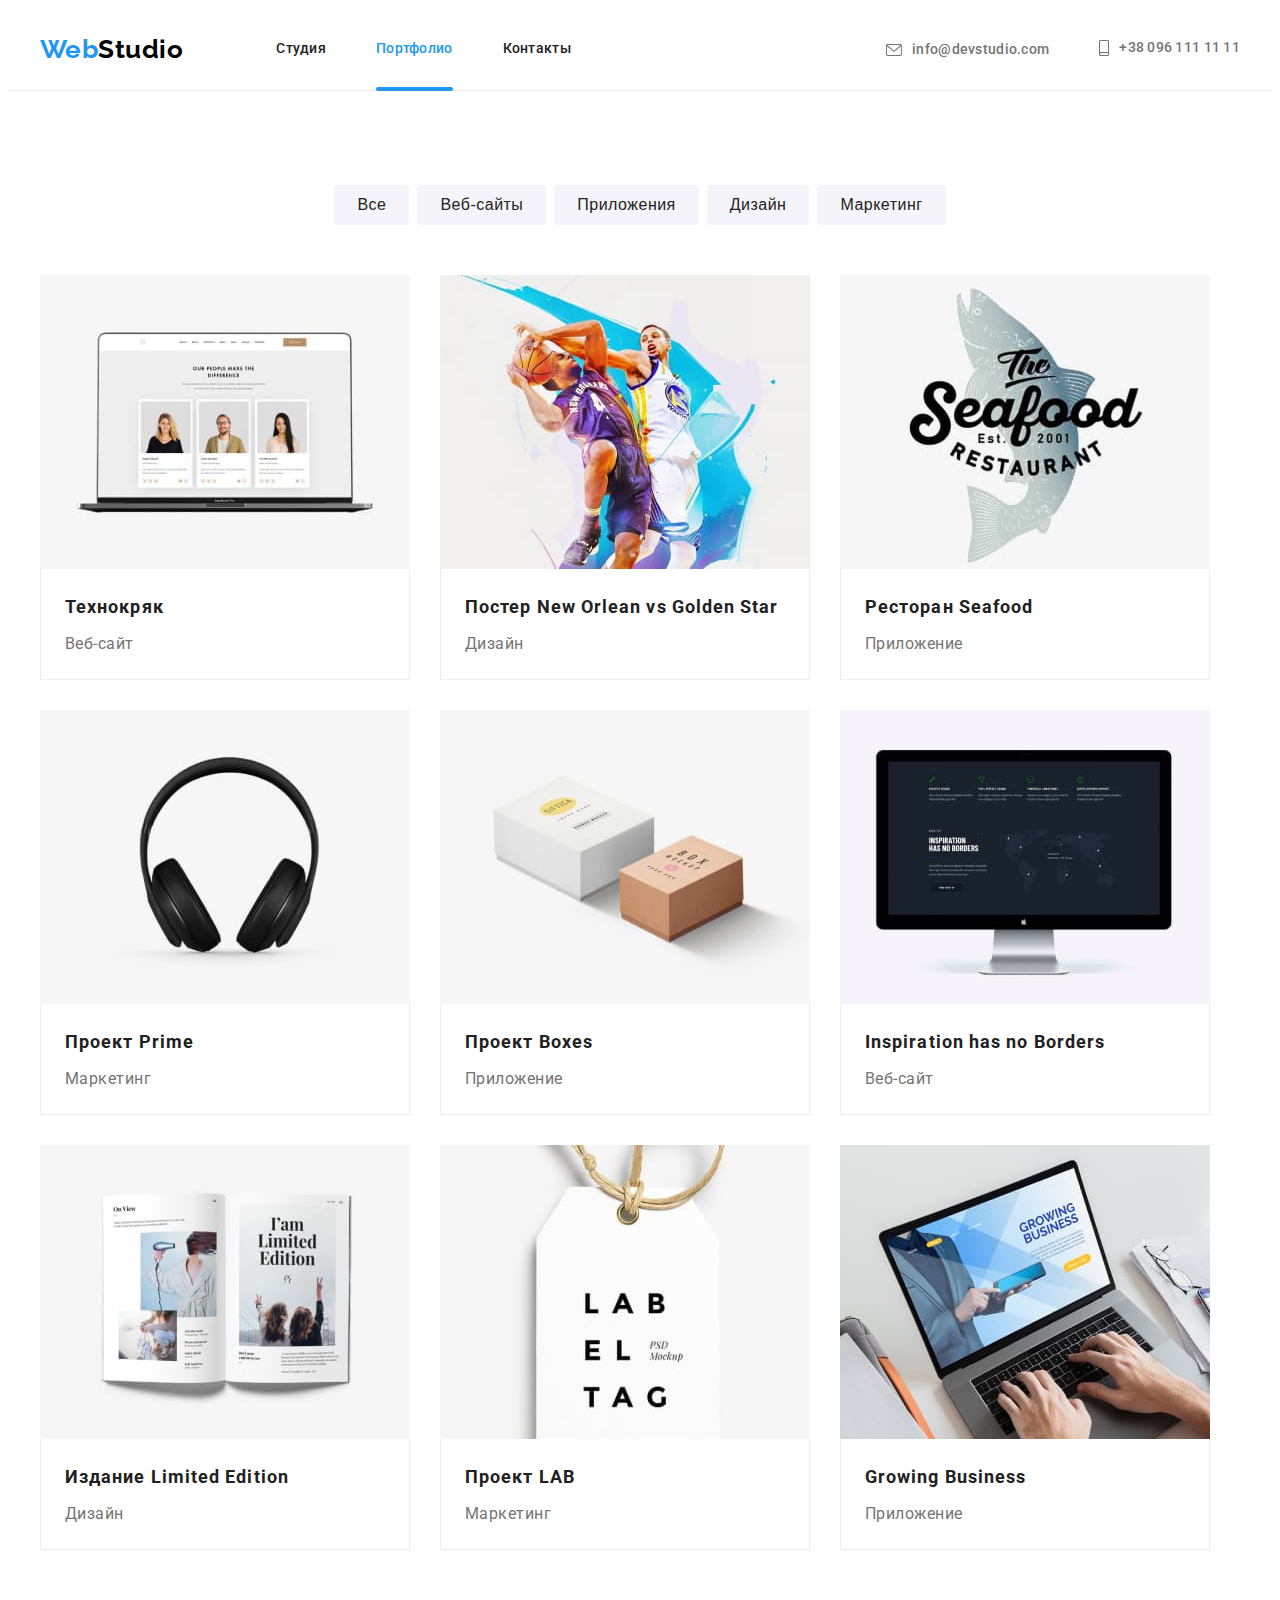
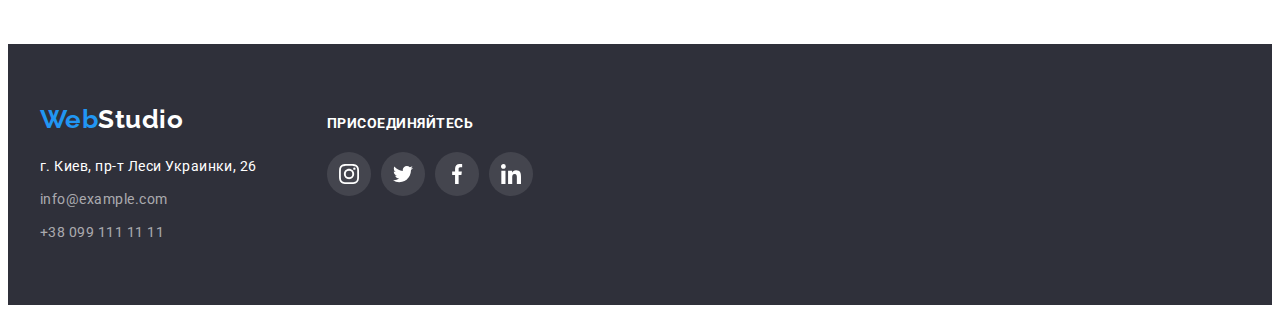
==== portfolio.html @ fd13640e "add modul-5" ====
<!DOCTYPE html>
<html lang="ru">
  <head>
    <meta charset="UTF-8" />
    <meta http-equiv="X-UA-Compatible" content="IE=edge" />
    <meta name="viewport" content="width=device-width, initial-scale=1.0" />
    <link rel="preconnect" href="https://fonts.googleapis.com" />
    <link rel="preconnect" href="https://fonts.gstatic.com" crossorigin />
    <link
      href="https://fonts.googleapis.com/css2?family=Raleway:wght@700&family=Roboto:wght@400;500;700&display=swap"
      rel="stylesheet"
    />
    <title>Портфолио</title>
    <link
      rel="stylesheet"
      href="https://cdnjs.cloudflare.com/ajax/libs/modern-normalize/1.1.0/modern-normalize.min.css"
      integrity="sha512-wpPYUAdjBVSE4KJnH1VR1HeZfpl1ub8YT/NKx4PuQ5NmX2tKuGu6U/JRp5y+Y8XG2tV+wKQpNHVUX03MfMFn9Q=="
      crossorigin="anonymous"
      referrerpolicy="no-referrer"
    />
    <link rel="stylesheet" href="./css/styles.css" />
  </head>
  <body>
    <!-- header -->
    <header class="header">
      <div class="container header-content">
        <nav class="container-nav">
          <a href="./index.html" class="header-logo link"><span class="header-logo-blue">Web</span>Studio</a>
          <ul class="header-list-nav list">
            <li class="header-item-nav"><a href="./index.html" class="header-link link">Студия</a></li>
            <li class="header-item-nav"><a href="./portfolio.html" class="header-link link current">Портфолио</a></li>
            <li class="header-item-nav"><a href="./index.html" class="header-link link">Контакты</a></li>
          </ul>
        </nav>
        <ul class="header-list-contact list">
          <li class="header-item-contact">
            <a href="mailto:info@devstudio.com" class="header-link-contact link">
              <svg class="icon-email" width="16" height="12">
                <use href="./imges/sprite.svg#icon-email"></use></svg
              >info@devstudio.com</a
            >
          </li>
          <li class="header-item-contact">
            <a href="tel:+380961111111" class="header-link-contact link">
              <svg class="icon-tel" width="10" height="16">
                <use href="./imges/sprite.svg#icon-tel"></use></svg
              >+38 096 111 11 11</a
            >
          </li>
        </ul>
      </div>
    </header>

    <!-- portfolio -->
    <main>
      <section class="portfolio section">
        <div class="container">
          <h1 class="portfolio-title hiden">Портфолио</h1>
          <ul class="portfolio-list-nav list">
            <li class="portfolio-item"><button type="button" class="portfolio-button">Все</button></li>
            <li class="portfolio-item"><button type="button" class="portfolio-button">Веб-сайты</button></li>
            <li class="portfolio-item"><button type="button" class="portfolio-button">Приложения</button></li>
            <li class="portfolio-item"><button type="button" class="portfolio-button">Дизайн</button></li>
            <li class="portfolio-item"><button type="button" class="portfolio-button">Маркетинг</button></li>
          </ul>

          <h2 class="product-title hiden">Наш продукт</h2>
          <ul class="product-list list">
            <li class="product-item">
              <a href="/" class="product-link link">
                <div class="product-thumb-img">
                  <img src="./imges/photo-portfolio1.jpg" class="product-img" alt="" width="370" height="294" />
                  <div class="product-arise">
                    <p class="product-description">
                      Ресурс предлагает комплексные предложения с разным уровнем функционала и сервисов. Все это
                      позволит посетителю получить исчерпывающие сведения о компании или частном лице.
                    </p>
                  </div>
                </div>

                <div class="product-content">
                  <h3 class="product-title-item">Технокряк</h3>
                  <p class="product-text">Веб-сайт</p>
                </div>
              </a>
            </li>
            <li class="product-item">
              <a href="/" class="product-link link">
                <div class="product-thumb-img">
                  <img src="./imges/photo-portfolio2.jpg" class="product-img" alt="" width="370" height="294" />
                  <div class="product-arise">
                    <p class="product-description">
                      Ресурс предлагает комплексные предложения с разным уровнем функционала и сервисов. Все это
                      позволит посетителю получить исчерпывающие сведения о компании или частном лице.
                    </p>
                  </div>
                </div>
                <div class="product-content">
                  <h3 class="product-title-item">Постер New Orlean vs Golden Star</h3>
                  <p class="product-text">Дизайн</p>
                </div></a
              >
            </li>
            <li class="product-item">
              <a href="/" class="product-link link">
                <div class="product-thumb-img">
                  <img src="./imges/photo-portfolio3.jpg" class="product-img" alt="" width="370" height="294" />
                  <div class="product-arise">
                    <p class="product-description">
                      Ресурс предлагает комплексные предложения с разным уровнем функционала и сервисов. Все это
                      позволит посетителю получить исчерпывающие сведения о компании или частном лице.
                    </p>
                  </div>
                </div>
                <div class="product-content">
                  <h3 class="product-title-item">Ресторан Seafood</h3>
                  <p class="product-text">Приложение</p>
                </div></a
              >
            </li>
            <li class="product-item">
              <a href="/" class="product-link link">
                <div class="product-thumb-img">
                  <img src="./imges/photo-portfolio4.jpg" class="product-img" alt="" width="370" height="294" />
                  <div class="product-arise">
                    <p class="product-description">
                      Ресурс предлагает комплексные предложения с разным уровнем функционала и сервисов. Все это
                      позволит посетителю получить исчерпывающие сведения о компании или частном лице.
                    </p>
                  </div>
                </div>
                <div class="product-content">
                  <h3 class="product-title-item">Проект Prime</h3>
                  <p class="product-text">Маркетинг</p>
                </div></a
              >
            </li>
            <li class="product-item">
              <a href="/" class="product-link link">
                <div class="product-thumb-img">
                  <img src="./imges/photo-portfolio5.jpg" class="product-img" alt="" width="370" height="294" />
                  <div class="product-arise">
                    <p class="product-description">
                      Ресурс предлагает комплексные предложения с разным уровнем функционала и сервисов. Все это
                      позволит посетителю получить исчерпывающие сведения о компании или частном лице.
                    </p>
                  </div>
                </div>
                <div class="product-content">
                  <h3 class="product-title-item">Проект Boxes</h3>
                  <p class="product-text">Приложение</p>
                </div></a
              >
            </li>
            <li class="product-item">
              <a href="/" class="product-link link">
                <div class="product-thumb-img">
                  <img src="./imges/photo-portfolio6.jpg" class="product-img" alt="" width="370" height="294" />
                  <div class="product-arise">
                    <p class="product-description">
                      Ресурс предлагает комплексные предложения с разным уровнем функционала и сервисов. Все это
                      позволит посетителю получить исчерпывающие сведения о компании или частном лице.
                    </p>
                  </div>
                </div>
                <div class="product-content">
                  <h3 class="product-title-item" lang="en">Inspiration has no Borders</h3>
                  <p class="product-text">Веб-сайт</p>
                </div></a
              >
            </li>
            <li class="product-item">
              <a href="/" class="product-link link">
                <div class="product-thumb-img">
                  <img src="./imges/photo-portfolio7.jpg" class="product-img" alt="" width="370" height="294" />
                  <div class="product-arise">
                    <p class="product-description">
                      Ресурс предлагает комплексные предложения с разным уровнем функционала и сервисов. Все это
                      позволит посетителю получить исчерпывающие сведения о компании или частном лице.
                    </p>
                  </div>
                </div>
                <div class="product-content">
                  <h3 class="product-title-item">Издание Limited Edition</h3>
                  <p class="product-text">Дизайн</p>
                </div></a
              >
            </li>
            <li class="product-item">
              <a href="/" class="product-link link">
                <div class="product-thumb-img">
                  <img src="./imges/photo-portfolio8.jpg" class="product-img" alt="" width="370" height="294" />
                  <div class="product-arise">
                    <p class="product-description">
                      Ресурс предлагает комплексные предложения с разным уровнем функционала и сервисов. Все это
                      позволит посетителю получить исчерпывающие сведения о компании или частном лице.
                    </p>
                  </div>
                </div>
                <div class="product-content">
                  <h3 class="product-title-item">Проект LAB</h3>
                  <p class="product-text">Маркетинг</p>
                </div></a
              >
            </li>
            <li class="product-item">
              <a href="/" class="product-link link">
                <div class="product-thumb-img">
                  <img src="./imges/photo-portfolio9.jpg" class="product-img" alt="" width="370" height="294" />
                  <div class="product-arise">
                    <p class="product-description">
                      Ресурс предлагает комплексные предложения с разным уровнем функционала и сервисов. Все это
                      позволит посетителю получить исчерпывающие сведения о компании или частном лице.
                    </p>
                  </div>
                </div>
                <div class="product-content">
                  <h3 class="product-title-item" lang="en">Growing Business</h3>
                  <p class="product-text">Приложение</p>
                </div></a
              >
            </li>
          </ul>
        </div>
      </section>
    </main>

    <!-- footer -->
    <footer class="footer">
      <div class="container">
        <div class="footer-content">
          <a class="footer-logo link" href="./index.html"><span class="footer-logo-blue">Web</span>Studio</a>
          <address class="footer-address">
            <a
              href="https://goo.gl/maps/LMZink6fcVC9zRSU7"
              rel="noreferrer noopener nofollow"
              class="footer-link-address link"
              target="_blank"
              >г. Киев, пр-т Леси Украинки, 26</a
            >
          </address>
          <ul class="footer-list list">
            <li class="footer-item"><a href="mailto:info@example.com" class="footer-link link">info@example.com</a></li>
            <li class="footer-item"><a href="tel:+380991111111" class="footer-link link">+38 099 111 11 11</a></li>
          </ul>
        </div>
        <div class="footer-slogan">
          <h2 class="footer-title">присоединяйтесь</h2>
          <ul class="footer-list-icons list">
            <li class="footer-item-icons">
              <a class="footer-link-icons flex" href="/" aria-label="ссылка на instagram">
                <svg class="icon-instagram" width="20" height="20">
                  <use href="./imges/sprite.svg#icon-instagram"></use>
                </svg>
              </a>
            </li>
            <li class="footer-item-icons">
              <a class="footer-link-icons flex" href="/" aria-label="ссылка на twitter">
                <svg class="icon-twitter" width="20" height="20">
                  <use href="./imges/sprite.svg#icon-twitter"></use>
                </svg>
              </a>
            </li>
            <li class="footer-item-icons">
              <a class="footer-link-icons flex" href="/" aria-label="ссылка на facebook">
                <svg class="icon-facebook" width="20" height="20">
                  <use href="./imges/sprite.svg#icon-facebook"></use>
                </svg>
              </a>
            </li>
            <li class="footer-item-icons">
              <a class="footer-link-icons flex" href="/" aria-label="ссылка на linkedin">
                <svg class="icon-linkedin" width="20" height="20">
                  <use href="./imges/sprite.svg#icon-linkedin"></use>
                </svg>
              </a>
            </li>
          </ul>
        </div>
      </div>
    </footer>
  </body>
</html>
---- css/styles.css ----
:root {
  --team-background-color: #f5f4fa;
  --primory-title-color: #212121;
  --nav-text-color: #212121;
  --button-text-color: #212121;
  --secondary-title-color: #ffffff;
  --accent-button-text-color: #ffffff;
  --address-text-color: #ffffff;
  --hero-background-color: #2f303a;
  --footer-background-color: #2f303a;
  --all-text-color: #757575;
  --accent-color: #2196f3;
  --primory-logo-color: #2196f3;
  --secondary-logo-color: #000000;
  --footer-contact-color: rgba(255, 255, 255, 0.6);
  --header-contact-color: #757575;
  --feature-bc-icons: #f5f4fa;
  --icon-primory-color: #afb1b8;
  --icon-secondary-color: #ffffff;
  --border-color: #eeeeee;
  --product-description-color: #ffffff;
}

body {
  font-family: "Roboto", sans-serif;
  color: var(--primory-title-color);
  letter-spacing: 0.03em;
}

p,
h1,
h2,
h3,
h4,
h5,
h6 {
  margin: 0;
}

ul {
  margin: 0;
  padding-left: 0;
}

.list {
  list-style: none;
}
.link {
  text-decoration: none;
}

.container {
  width: 1200px;
  margin: 0 auto;
  padding-left: 15px;
  padding-right: 15px;
}

.section {
  padding-top: 94px;
  padding-bottom: 94px;
}

.hiden {
  position: absolute;
  white-space: nowrap;
  width: 1px;
  height: 1px;
  overflow: hidden;
  border: 0;
  padding: 0;
  clip: rect(0 0 0 0);
  clip-path: inset(50%);
  margin: -1px;
}

.flex {
  display: flex;
  justify-content: center;
  align-items: center;
}

/* ------------------------ header ------------------------*/
.header {
  border-bottom: 1px solid #ececec;
}

.header-content {
  display: flex;
  align-items: center;
}

.header-logo {
  padding-top: 24px;
  padding-bottom: 24px;
  margin-right: 93px;

  font-family: "Raleway", sans-serif;
  font-weight: 700;
  font-size: 26px;
  line-height: 1.19;
  color: var(--secondary-logo-color);
}

.container-nav {
  display: flex;
  align-items: center;
}

.header-logo-blue {
  color: var(--primory-logo-color);
}

.header-list-nav {
  display: flex;
}

.header-item-nav:not(:last-child) {
  margin-right: 50px;
}

.header-link {
  display: block;
  padding-top: 32px;
  padding-bottom: 32px;

  font-weight: 500;
  font-size: 14px;
  line-height: 1.14;
  letter-spacing: 0.02em;
  color: var(--nav-text-color);

  transition: color 250ms cubic-bezier(0.4, 0, 0.2, 1);
}

.header-link:hover,
.header-link:focus {
  color: var(--accent-color);
}

.current {
  position: relative;
  color: var(--accent-color);
}

.current::after {
  position: absolute;
  bottom: 0;
  display: block;
  content: "";
  width: 100%;
  height: 4px;
  margin-bottom: -2px;

  border-radius: 2px;
  background-color: var(--accent-color);
}

.header-list-contact {
  display: flex;
  align-items: baseline;
  margin-left: auto;
}

.header-item-contact {
  margin-right: 50px;
}

.header-item-contact:last-child {
  margin-right: 0;
}

.header-link-contact {
  display: flex;
  align-items: center;
  width: 100%;
  height: 100%;
  padding-top: 32px;
  padding-bottom: 32px;

  font-weight: 500;
  font-size: 14px;
  line-height: 1.14;
  letter-spacing: 0.02em;
  color: var(--header-contact-color);

  transition: color 250ms cubic-bezier(0.4, 0, 0.2, 1);
}

.header-link-contact:hover,
.header-link-contact:focus {
  color: var(--accent-color);
}

.icon-email,
.icon-tel {
  fill: currentColor;
  margin-right: 10px;
}
/* ------------------------ hero ------------------------*/

.hero {
  padding-top: 200px;
  padding-bottom: 200px;
  background-color: var(--hero-background-color);
}

.hero-container {
  max-width: 1600px;
  height: 600px;
  margin: 0 auto;

  background-image: linear-gradient(
      rgba(47, 48, 58, 0.4),
      rgba(47, 48, 58, 0.4)
    ),
    url(../imges/hero.jpg);
  background-repeat: no-repeat;
  background-position: center;
  background-size: cover;
}

.hero-title {
  width: 669px;
  margin-bottom: 30px;
  margin-right: auto;
  margin-left: auto;

  font-weight: 900;
  font-size: 44px;
  line-height: 1.36;
  text-align: center;
  letter-spacing: 0.06em;
  text-transform: uppercase;
  color: var(--secondary-title-color);
}

.hero-button {
  display: block;
  margin: 0 auto;
  padding: 10px 32px;

  font-weight: 700;
  font-size: 16px;
  line-height: 1.88;
  cursor: pointer;
  text-align: center;
  letter-spacing: 0.06em;
  color: var(--accent-button-text-color);
  background-color: var(--accent-color);
  box-shadow: 0px 4px 4px rgba(0, 0, 0, 0.15);
  border-radius: 4px;
  border: 1px solid transparent;
}

/* ------------------------ feature ------------------------*/

.feature {
  padding-top: 94px;
}

.feature-content {
  display: flex;
}

.feature-item {
  width: 270px;
}

.feature-item:not(:last-child) {
  margin-right: 30px;
}

.feature-icons {
  margin-bottom: 30px;
  height: 120px;

  border-radius: 4px;
  background-color: var(--feature-bc-icons);
}

.feature-item-title {
  margin-bottom: 10px;
  font-size: 14px;
  line-height: 1.14;
  text-transform: uppercase;
}

.feature-item-text {
  font-size: 14px;
  line-height: 1.71;
  color: var(--all-text-color);
}

/* ------------------------ company ------------------------*/
.company-title {
  margin-bottom: 50px;
  font-size: 36px;
  line-height: 1.16;
  text-align: center;
}

.company-list {
  display: flex;
}

.company-item:not(:last-child) {
  margin-right: 30px;
}

.company-position {
  position: relative;
  width: 100%;
  height: 294px;
}

.company-label {
  position: absolute;
  bottom: 0;

  width: 100%;
  height: 70px;
  background-color: rgba(47, 48, 58, 0.8);
}

.company-label-text {
  width: 100%;
  height: 100%;

  font-size: 14px;
  line-height: 1.14;
  text-transform: uppercase;
  color: var(--secondary-title-color);
}

/* ------------------------ team ------------------------*/
.team {
  background-color: var(--team-background-color);
}

.team-title {
  margin-bottom: 50px;
  font-size: 36px;
  line-height: 1.16;
  text-align: center;
}

.team-list {
  display: flex;
}

.team-item {
  width: 270px;
  background-color: #ffffff;
  box-shadow: 0px 1px 3px rgba(0, 0, 0, 0.12), 0px 1px 1px rgba(0, 0, 0, 0.14),
    0px 2px 1px rgba(0, 0, 0, 0.2);
  border-radius: 0px 0px 4px 4px;
}

.team-item:not(:last-child) {
  margin-right: 30px;
}

.team-content {
  padding-top: 30px;
  padding-bottom: 30px;
}

.team-item-title {
  margin-bottom: 10px;
  font-weight: 500;
  font-size: 16px;
  line-height: 1.18;
  text-align: center;
}
.team-item-text {
  font-size: 16px;
  line-height: 1.18;
  text-align: center;
  color: var(--all-text-color);
}

.team-list-icons {
  display: flex;
  justify-content: center;
  margin-top: 16px;
}

.team-item-icons {
  width: 44px;
  height: 44px;
  margin-right: 10px;
}

.team-item-icons:last-child {
  margin-right: 0;
}

.team-link-icons {
  width: 100%;
  height: 100%;

  border-radius: 50%;
  fill: var(--icon-primory-color);

  transition: background-color 250ms cubic-bezier(0.4, 0, 0.2, 1),
    fill 250ms cubic-bezier(0.4, 0, 0.2, 1);
}

.team-link-icons:hover,
.team-link-icons:focus {
  background-color: var(--accent-color);
  fill: var(--icon-secondary-color);
}

/* ------------------------ clients ------------------------*/
.clients-title {
  font-size: 36px;
  line-height: 1.16;
  text-align: center;
  color: var(--primory-title-color);
  margin-bottom: 50px;
}

.clients-list {
  display: flex;
  justify-content: center;
}

.clients-item {
  width: 170px;
  height: 92px;
  margin-right: 30px;
}

.clients-item:last-child {
  margin-right: 0;
}

.clients-link {
  width: 100%;
  height: 100%;

  border-radius: 4px;
  border: 1px solid #afb1b8;
  fill: var(--icon-primory-color);

  transition: border-color 250ms cubic-bezier(0.4, 0, 0.2, 1),
    fill 250ms cubic-bezier(0.4, 0, 0.2, 1);
}

.clients-link:hover,
.clients-link:focus {
  fill: var(--accent-color);
  border-color: var(--accent-color);
}

/* ------------------------ footer ------------------------*/
.footer {
  padding-top: 60px;
  padding-bottom: 60px;
  background-color: var(--footer-background-color);
}

.footer > .container {
  display: flex;
  align-items: baseline;
}

.footer-content {
  max-width: 376px;
  min-height: 112px;
  margin-right: 70px;
}

.footer-logo {
  display: block;
  margin-bottom: 20px;

  font-family: "Raleway", sans-serif;
  font-weight: 700;
  font-size: 26px;
  line-height: 1.19;
  color: #ffffff;
}

.footer-logo-blue {
  color: var(--primory-logo-color);
}

.footer-address {
  margin-bottom: 9px;
}

.footer-link-address {
  display: block;
  font-style: normal;
  font-size: 14px;
  line-height: 1.71;
  color: var(--address-text-color);
}

.footer-item:not(:last-child) {
  margin-bottom: 9px;
}

.footer-link {
  font-size: 14px;
  line-height: 1.71;
  color: var(--footer-contact-color);

  transition: color 250ms cubic-bezier(0.4, 0, 0.2, 1);
}

.footer-link:hover,
.footer-link:focus {
  color: var(--accent-color);
}

.footer-title {
  margin-bottom: 20px;
  font-size: 14px;
  line-height: 1.14;
  text-transform: uppercase;
  color: var(--secondary-title-color);
}

.footer-list-icons {
  display: flex;
}

.footer-item-icons {
  width: 44px;
  height: 44px;
  margin-right: 10px;
}

.footer-item-icons:last-child {
  margin-right: 0;
}

.footer-link-icons {
  width: 100%;
  height: 100%;

  background-color: rgba(255, 255, 255, 0.1);
  fill: var(--icon-secondary-color);
  border-radius: 50%;

  transition: background-color 250ms cubic-bezier(0.4, 0, 0.2, 1);
}

.footer-link-icons:hover,
.footer-link-icons:focus {
  background-color: var(--accent-color);
  border-radius: 50%;
}

/* ---------------------- portfolio ----------------------*/
.portfolio-list-nav {
  display: flex;
  justify-content: center;
  margin-bottom: 50px;
}

.portfolio-item:not(:last-child) {
  margin-right: 8px;
}

.portfolio-button {
  padding: 6px 22px;

  font-weight: 500;
  cursor: pointer;
  font-size: 16px;
  line-height: 1.62;
  text-align: center;
  letter-spacing: 0.03em;
  color: var(--button-text-color);
  background-color: #f5f4fa;
  border-radius: 4px;
  border: 1px solid transparent;

  transition: background-color 250ms cubic-bezier(0.4, 0, 0.2, 1),
    color 250ms cubic-bezier(0.4, 0, 0.2, 1),
    box-shadow 250ms cubic-bezier(0.4, 0, 0.2, 1);
}

.portfolio-button:hover,
.portfolio-button:focus {
  background-color: var(--accent-color);
  color: var(--accent-button-text-color);
  box-shadow: 0px 3px 1px rgba(0, 0, 0, 0.1), 0px 1px 2px rgba(0, 0, 0, 0.08),
    0px 2px 2px rgba(0, 0, 0, 0.12);
}

/* ----------------------- product -----------------------*/
.product-list {
  display: flex;
  flex-flow: wrap;
  margin: -15px;
}

.product-item {
  width: 370px;
  margin: 15px;
}

.product-link {
  display: block;
  width: 100%;
  height: 100%;

  transition: box-shadow 250ms cubic-bezier(0.4, 0, 0.2, 1);
}

.product-link:hover,
.product-link:focus {
  box-shadow: 0px 1px 1px rgba(0, 0, 0, 0.12), 0px 4px 4px rgba(0, 0, 0, 0.06),
    1px 4px 6px rgba(0, 0, 0, 0.16);
}

.product-thumb-img {
  position: relative;
  overflow: hidden;
}

.product-img {
  display: block;
}

.product-arise {
  position: absolute;
  top: 0;
  left: 0;
  width: 100%;
  height: 100%;

  background-color: rgba(33, 150, 243, 0.9);
  transform: translateY(102%);
  transition: transform 250ms cubic-bezier(0.4, 0, 0.2, 1);
}

.product-link:hover .product-arise,
.product-link:focus .product-arise {
  transform: translateY(0);
}

.product-description {
  position: absolute;
  top: 50%;
  left: 50%;
  transform: translate(-50%, -50%);
  width: 322px;
  min-height: 168px;

  font-size: 18px;
  line-height: 1.56;
  color: var(--product-description-color);
}

.product-content {
  border-right: 1px solid var(--border-color);
  border-bottom: 1px solid var(--border-color);
  border-left: 1px solid var(--border-color);
  padding: 20px 24px;
}

.product-title-item {
  margin-bottom: 4px;
  font-size: 18px;
  line-height: 2;
  letter-spacing: 0.06em;
  color: var(--primory-title-color);
}

.product-text {
  font-size: 16px;
  line-height: 1.88;
  color: var(--all-text-color);
}

/* ---------------------- modal window ----------------------*/

.backdrop {
  position: fixed;
  top: 0;
  left: 0;
  width: 100%;
  height: 100%;

  background-color: rgba(0, 0, 0, 0.2);

  transition: opacity 250ms cubic-bezier(0.4, 0, 0.2, 1),
    visibility 250ms cubic-bezier(0.4, 0, 0.2, 1);
}

.is-hidden {
  opacity: 0;
  pointer-events: none;
  visibility: hidden;
}

.modal {
  position: absolute;
  top: 50%;
  left: 50%;
  width: 528px;
  height: 581px;

  box-shadow: 0px 1px 3px rgba(0, 0, 0, 0.12), 0px 1px 1px rgba(0, 0, 0, 0.14),
    0px 2px 1px rgba(0, 0, 0, 0.2);
  transform: translate(-50%, -50%);
  border-radius: 4px;
  background-color: #fff;
}

.modal-close {
  position: absolute;
  top: 8px;
  right: 8px;
  width: 30px;
  height: 30px;

  cursor: pointer;
  border-radius: 50%;
  border: 1px solid rgba(0, 0, 0, 0.1);
  background-color: transparent;

  transition: fill 250ms cubic-bezier(0.4, 0, 0.2, 1),
    border-color 250ms cubic-bezier(0.4, 0, 0.2, 1);
}

.modal-close:hover {
  fill: var(--accent-color);
  border-color: var(--accent-color);
}

.modal p {
  padding: 20px;
  width: 100%;
  height: 100%;

  font-size: 15px;
  line-height: 1.71;
  color: var(--all-text-color);
}
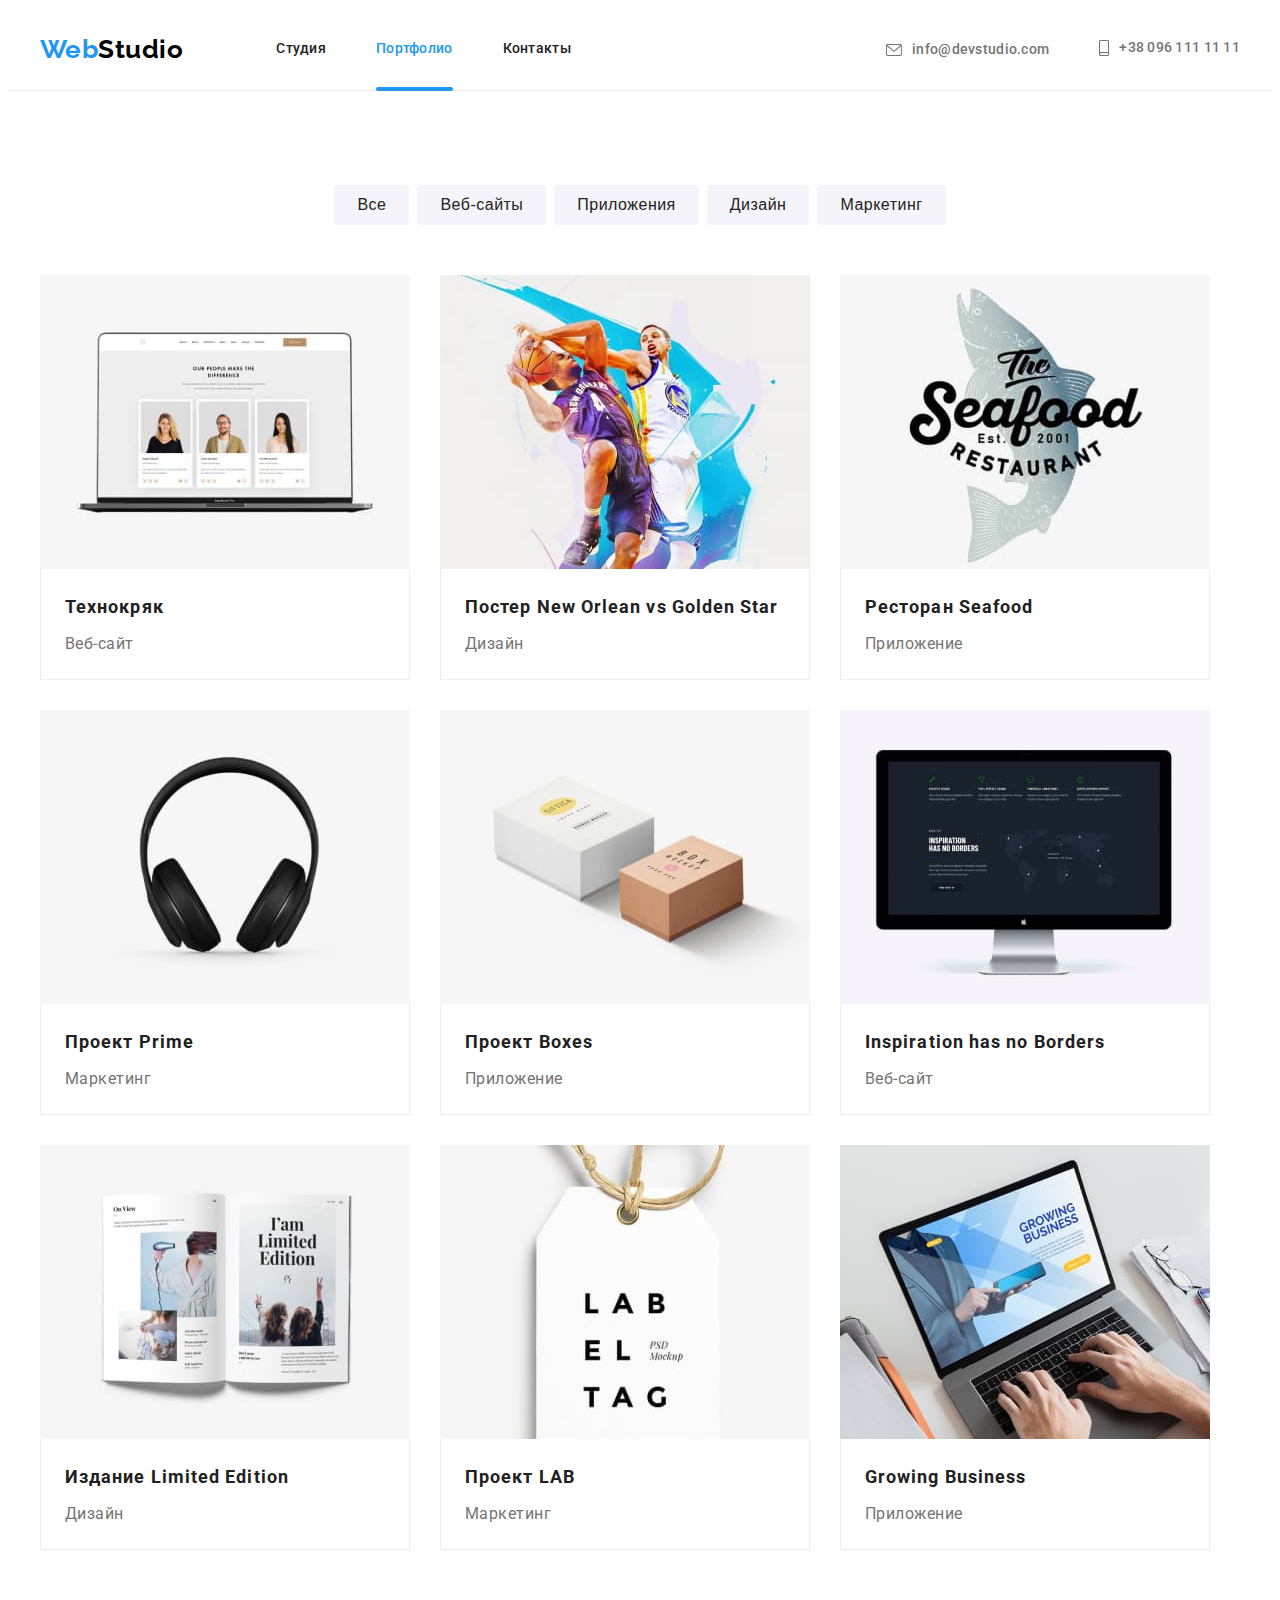
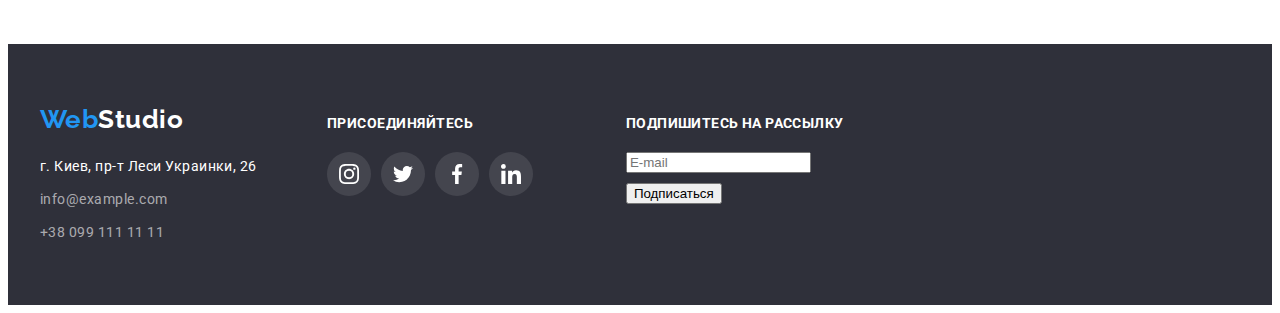
==== commit 371519c6: "add form" ====
--- a/portfolio.html
+++ b/portfolio.html
@@ -277,6 +277,24 @@
             </li>
           </ul>
         </div>
+
+        <!-- footer-form -->
+        <form class="footer-form">
+          <p class="footer-form-text">Подпишитесь на рассылку</p>
+          <div class="form-content">
+            <div class="form-field uplift">
+              <label class="hiden" for="email">E-mail</label>
+              <input class="form-input" type="email" name="email" id="email" autocomplete="off" placeholder="E-mail" />
+            </div>
+
+            <div class="button-box">
+              <button class="form-button" type="submit">Подписаться</button>
+              <svg class="plane-icon" width="24" height="24">
+                <use href="./imges/sprite.svg#icon-plane"></use>
+              </svg>
+            </div>
+          </div>
+        </form>
       </div>
     </footer>
   </body>
--- a/css/styles.css
+++ b/css/styles.css
@@ -13,12 +13,16 @@
   --primory-logo-color: #2196f3;
   --secondary-logo-color: #000000;
   --footer-contact-color: rgba(255, 255, 255, 0.6);
+  --footer-form-color: rgba(255, 255, 255, 0.6);
   --header-contact-color: #757575;
   --feature-bc-icons: #f5f4fa;
   --icon-primory-color: #afb1b8;
   --icon-secondary-color: #ffffff;
   --border-color: #eeeeee;
   --product-description-color: #ffffff;
+  --button-bcg-hover: rgba(33, 150, 243, 0.8);
+  --placeholder-color: rgba(117, 117, 117, 0.5);
+  --timing-function: cubic-bezier(0.4, 0, 0.2, 1);
 }
 
 body {
@@ -130,7 +134,7 @@
   letter-spacing: 0.02em;
   color: var(--nav-text-color);
 
-  transition: color 250ms cubic-bezier(0.4, 0, 0.2, 1);
+  transition: color 250ms var(--timing-function);
 }
 
 .header-link:hover,
@@ -184,7 +188,7 @@
   letter-spacing: 0.02em;
   color: var(--header-contact-color);
 
-  transition: color 250ms cubic-bezier(0.4, 0, 0.2, 1);
+  transition: color 250ms var(--timing-function);
 }
 
 .header-link-contact:hover,
@@ -210,11 +214,7 @@
   height: 600px;
   margin: 0 auto;
 
-  background-image: linear-gradient(
-      rgba(47, 48, 58, 0.4),
-      rgba(47, 48, 58, 0.4)
-    ),
-    url(../imges/hero.jpg);
+  background-image: linear-gradient(rgba(47, 48, 58, 0.4), rgba(47, 48, 58, 0.4)), url(../imges/hero.jpg);
   background-repeat: no-repeat;
   background-position: center;
   background-size: cover;
@@ -251,6 +251,13 @@
   box-shadow: 0px 4px 4px rgba(0, 0, 0, 0.15);
   border-radius: 4px;
   border: 1px solid transparent;
+
+  transition: background-color 250ms var(--timing-function);
+}
+
+.hero-button:hover,
+.hero-button:focus {
+  background-color: var(--button-bcg-hover);
 }
 
 /* ------------------------ feature ------------------------*/
@@ -352,8 +359,7 @@
 .team-item {
   width: 270px;
   background-color: #ffffff;
-  box-shadow: 0px 1px 3px rgba(0, 0, 0, 0.12), 0px 1px 1px rgba(0, 0, 0, 0.14),
-    0px 2px 1px rgba(0, 0, 0, 0.2);
+  box-shadow: 0px 1px 3px rgba(0, 0, 0, 0.12), 0px 1px 1px rgba(0, 0, 0, 0.14), 0px 2px 1px rgba(0, 0, 0, 0.2);
   border-radius: 0px 0px 4px 4px;
 }
 
@@ -403,8 +409,7 @@
   border-radius: 50%;
   fill: var(--icon-primory-color);
 
-  transition: background-color 250ms cubic-bezier(0.4, 0, 0.2, 1),
-    fill 250ms cubic-bezier(0.4, 0, 0.2, 1);
+  transition: background-color 250ms var(--timing-function), fill 250ms var(--timing-function);
 }
 
 .team-link-icons:hover,
@@ -445,8 +450,7 @@
   border: 1px solid #afb1b8;
   fill: var(--icon-primory-color);
 
-  transition: border-color 250ms cubic-bezier(0.4, 0, 0.2, 1),
-    fill 250ms cubic-bezier(0.4, 0, 0.2, 1);
+  transition: border-color 250ms var(--timing-function), fill 250ms var(--timing-function);
 }
 
 .clients-link:hover,
@@ -509,12 +513,16 @@
   line-height: 1.71;
   color: var(--footer-contact-color);
 
-  transition: color 250ms cubic-bezier(0.4, 0, 0.2, 1);
+  transition: color 250ms var(--timing-function);
 }
 
 .footer-link:hover,
 .footer-link:focus {
   color: var(--accent-color);
+}
+
+.footer-slogan {
+  margin-right: 93px;
 }
 
 .footer-title {
@@ -547,13 +555,85 @@
   fill: var(--icon-secondary-color);
   border-radius: 50%;
 
-  transition: background-color 250ms cubic-bezier(0.4, 0, 0.2, 1);
+  transition: background-color 250ms var(--timing-function);
 }
 
 .footer-link-icons:hover,
 .footer-link-icons:focus {
   background-color: var(--accent-color);
   border-radius: 50%;
+}
+
+/* ------------------ form-slogan---------------- */
+
+.footer-form-text {
+  margin-bottom: 20px;
+  font-weight: 700;
+  font-size: 14px;
+  line-height: 1.14;
+  letter-spacing: 0.03em;
+  text-transform: uppercase;
+  color: var(--secondary-title-color);
+}
+
+.footer-form-content {
+  display: flex;
+}
+
+.footer-form-input {
+  width: 358px;
+  height: 50px;
+  padding: 15px 16px;
+
+  background-color: transparent;
+  color: var(--footer-form-color);
+  border: 1px solid rgba(255, 255, 255, 0.3);
+  filter: drop-shadow(0px 4px 4px rgba(0, 0, 0, 0.15));
+  border-radius: 4px;
+  outline: transparent;
+
+  transition: border-color 250ms var(--timing-function);
+}
+
+.footer-form-input:focus {
+  border-color: var(--accent-color);
+}
+
+.footer-button-box {
+  position: relative;
+}
+
+.footer-form-button {
+  padding: 10px 62px 10px 29px;
+  margin-left: 12px;
+
+  font-family: inherit;
+  font-weight: 700;
+  font-size: 16px;
+  line-height: 1.88;
+  letter-spacing: 0.06em;
+  cursor: pointer;
+  background-color: var(--accent-color);
+  color: var(--accent-button-text-color);
+  box-shadow: 0px 4px 4px rgba(0, 0, 0, 0.15);
+  border: transparent;
+  border-radius: 4px;
+
+  transition: background-color 250ms var(--timing-function);
+}
+
+.footer-form-button:hover,
+.footer-form-button:focus {
+  background-color: var(--button-bcg-hover);
+}
+
+.plane-icon {
+  position: absolute;
+  top: 50%;
+  right: 28px;
+  transform: translateY(-50%);
+
+  fill: var(--icon-secondary-color);
 }
 
 /* ---------------------- portfolio ----------------------*/
@@ -581,17 +661,15 @@
   border-radius: 4px;
   border: 1px solid transparent;
 
-  transition: background-color 250ms cubic-bezier(0.4, 0, 0.2, 1),
-    color 250ms cubic-bezier(0.4, 0, 0.2, 1),
-    box-shadow 250ms cubic-bezier(0.4, 0, 0.2, 1);
+  transition: background-color 250ms var(--timing-function), color 250ms var(--timing-function),
+    box-shadow 250ms var(--timing-function);
 }
 
 .portfolio-button:hover,
 .portfolio-button:focus {
   background-color: var(--accent-color);
   color: var(--accent-button-text-color);
-  box-shadow: 0px 3px 1px rgba(0, 0, 0, 0.1), 0px 1px 2px rgba(0, 0, 0, 0.08),
-    0px 2px 2px rgba(0, 0, 0, 0.12);
+  box-shadow: 0px 3px 1px rgba(0, 0, 0, 0.1), 0px 1px 2px rgba(0, 0, 0, 0.08), 0px 2px 2px rgba(0, 0, 0, 0.12);
 }
 
 /* ----------------------- product -----------------------*/
@@ -611,13 +689,12 @@
   width: 100%;
   height: 100%;
 
-  transition: box-shadow 250ms cubic-bezier(0.4, 0, 0.2, 1);
+  transition: box-shadow 250ms var(--timing-function);
 }
 
 .product-link:hover,
 .product-link:focus {
-  box-shadow: 0px 1px 1px rgba(0, 0, 0, 0.12), 0px 4px 4px rgba(0, 0, 0, 0.06),
-    1px 4px 6px rgba(0, 0, 0, 0.16);
+  box-shadow: 0px 1px 1px rgba(0, 0, 0, 0.12), 0px 4px 4px rgba(0, 0, 0, 0.06), 1px 4px 6px rgba(0, 0, 0, 0.16);
 }
 
 .product-thumb-img {
@@ -638,7 +715,7 @@
 
   background-color: rgba(33, 150, 243, 0.9);
   transform: translateY(102%);
-  transition: transform 250ms cubic-bezier(0.4, 0, 0.2, 1);
+  transition: transform 250ms var(--timing-function);
 }
 
 .product-link:hover .product-arise,
@@ -691,8 +768,7 @@
 
   background-color: rgba(0, 0, 0, 0.2);
 
-  transition: opacity 250ms cubic-bezier(0.4, 0, 0.2, 1),
-    visibility 250ms cubic-bezier(0.4, 0, 0.2, 1);
+  transition: opacity 250ms var(--timing-function), visibility 250ms var(--timing-function);
 }
 
 .is-hidden {
@@ -708,8 +784,7 @@
   width: 528px;
   height: 581px;
 
-  box-shadow: 0px 1px 3px rgba(0, 0, 0, 0.12), 0px 1px 1px rgba(0, 0, 0, 0.14),
-    0px 2px 1px rgba(0, 0, 0, 0.2);
+  box-shadow: 0px 1px 3px rgba(0, 0, 0, 0.12), 0px 1px 1px rgba(0, 0, 0, 0.14), 0px 2px 1px rgba(0, 0, 0, 0.2);
   transform: translate(-50%, -50%);
   border-radius: 4px;
   background-color: #fff;
@@ -727,21 +802,193 @@
   border: 1px solid rgba(0, 0, 0, 0.1);
   background-color: transparent;
 
-  transition: fill 250ms cubic-bezier(0.4, 0, 0.2, 1),
-    border-color 250ms cubic-bezier(0.4, 0, 0.2, 1);
+  transition: fill 250ms var(--timing-function);
 }
 
 .modal-close:hover {
   fill: var(--accent-color);
+}
+
+/* ----------------- modal-form ------------------- */
+
+.modal-form {
+  padding: 40px;
+}
+
+.modal-title {
+  margin-bottom: 12px;
+  font-weight: 700;
+  font-size: 20px;
+  line-height: 1.15;
+  text-align: center;
+  color: var(--primory-title-color);
+}
+
+.form-field {
+  position: relative;
+  margin-bottom: 10px;
+}
+
+.modal-label {
+  display: flex;
+  flex-direction: column;
+  margin-bottom: 4px;
+
+  font-size: 12px;
+  line-height: 1.16;
+  letter-spacing: 0.01em;
+  color: var(--all-text-color);
+}
+
+.modal-input {
+  width: 100%;
+  height: 40px;
+  padding: 12px 42px;
+
+  font-size: 12px;
+  line-height: 1.16;
+  letter-spacing: 0.01em;
+  color: var(--all-text-color);
+
+  outline: transparent;
+  border: 1px solid rgba(33, 33, 33, 0.2);
+  border-radius: 4px;
+
+  transition: border-color 250ms var(--timing-function);
+}
+
+.modal-input:focus {
   border-color: var(--accent-color);
 }
 
-.modal p {
-  padding: 20px;
-  width: 100%;
-  height: 100%;
-
-  font-size: 15px;
+.modal-input::placeholder {
+  font-size: 12px;
+  line-height: 1.16;
+  letter-spacing: 0.01em;
+  color: var(--placeholder-color);
+}
+
+.modal-icon {
+  position: absolute;
+  top: 50%;
+  left: 15px;
+  transform: translateY(-50%);
+
+  transition: fill 250ms var(--timing-function);
+}
+
+.modal-input:focus + .modal-icon {
+  fill: var(--accent-color);
+}
+
+.feedback-box {
+  margin-bottom: 20px;
+}
+
+.field-feedback {
+  width: 100%;
+  height: 120px;
+  padding: 12px 16px;
+
+  font-size: 12px;
+  line-height: 1.16;
+  letter-spacing: 0.01em;
+  color: var(--all-text-color);
+
+  outline: transparent;
+  resize: none;
+  border: 1px solid rgba(33, 33, 33, 0.2);
+  border-radius: 4px;
+  transition: border-color 250ms var(--timing-function);
+}
+
+.field-feedback:focus {
+  border-color: var(--accent-color);
+}
+
+.field-feedback::placeholder {
+  font-size: 12px;
+  line-height: 1.16;
+  letter-spacing: 0.01em;
+  color: var(--placeholder-color);
+}
+
+.label-policy {
+  margin-left: 7px;
+  font-size: 14px;
   line-height: 1.71;
   color: var(--all-text-color);
 }
+
+.checkbox-policy {
+  position: absolute;
+
+  -webkit-appearance: none;
+  -moz-appearance: none;
+  appearance: none;
+}
+
+.policy-thumb {
+  display: flex;
+  align-items: center;
+  margin-bottom: 30px;
+}
+
+.icon-policy {
+  position: relative;
+
+  width: 16px;
+  height: 15px;
+  border: 2px solid #212121;
+  border-radius: 2px;
+
+  transition: background-color 250ms var(--timing-function), border-color 250ms var(--timing-function);
+}
+
+.checkbox-policy:focus + .icon-policy {
+  outline: 1px solid #212121;
+}
+
+.checkbox-policy:checked + .icon-policy {
+  background-image: url("../imges/icon-check.svg");
+  background-size: contain;
+  background-origin: border-box;
+  outline: transparent;
+  background-color: var(--accent-color);
+  border-color: var(--accent-color);
+}
+
+.link-policy {
+  transition: color 250ms var(--timing-function);
+  color: var(--accent-color);
+}
+
+.link-policy:hover,
+.link-policy:focus {
+  color: rgba(33, 150, 243, 0.7);
+}
+
+.modal-button {
+  display: flex;
+  align-items: center;
+  justify-content: center;
+  width: 200px;
+  height: 50px;
+  margin: auto;
+
+  font-family: inherit;
+  font-weight: 700;
+  font-size: 16px;
+  line-height: 1.88;
+  letter-spacing: 0.06em;
+  cursor: pointer;
+  color: var(--accent-button-text-color);
+  background-color: #188ce8;
+  box-shadow: 0px 4px 4px rgba(0, 0, 0, 0.15);
+  border-color: transparent;
+  border-radius: 4px;
+}
+
+.modal-button:hover {
+  background-color: var(--button-bcg-hover);
+}
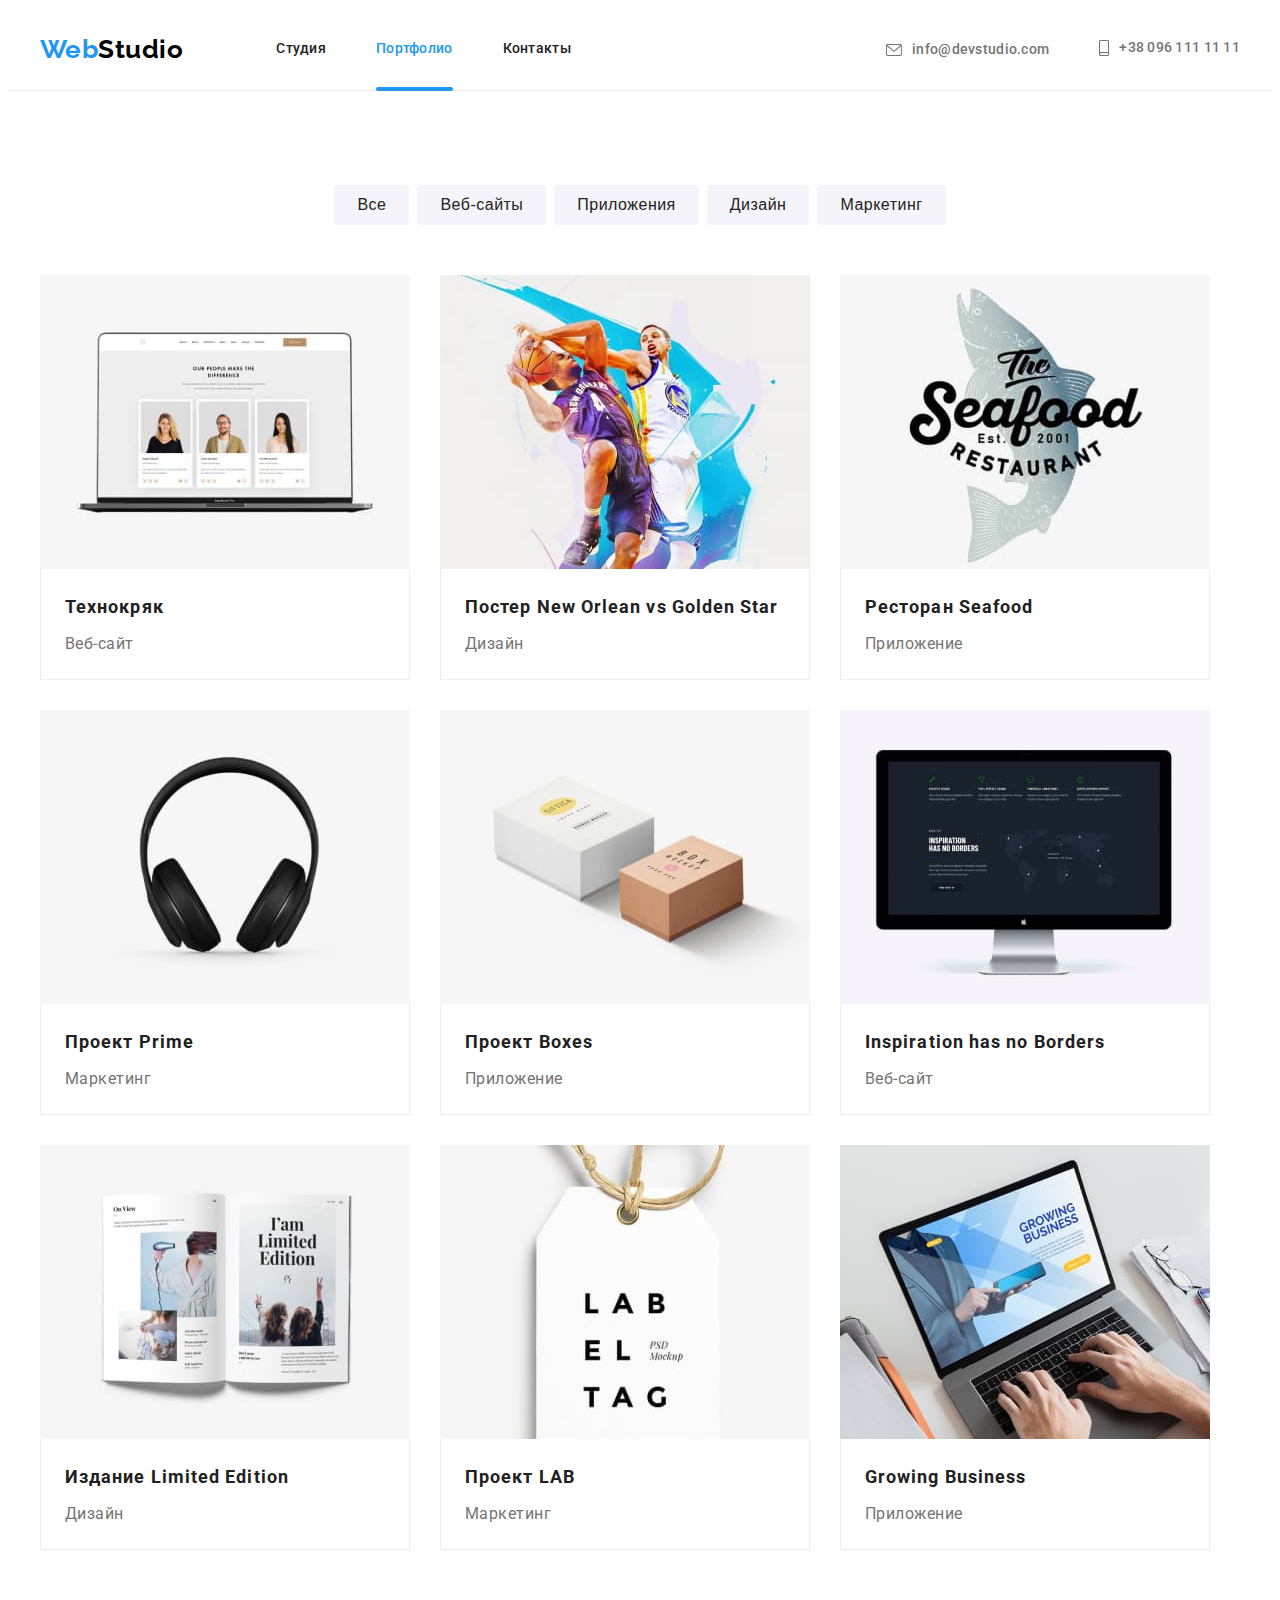
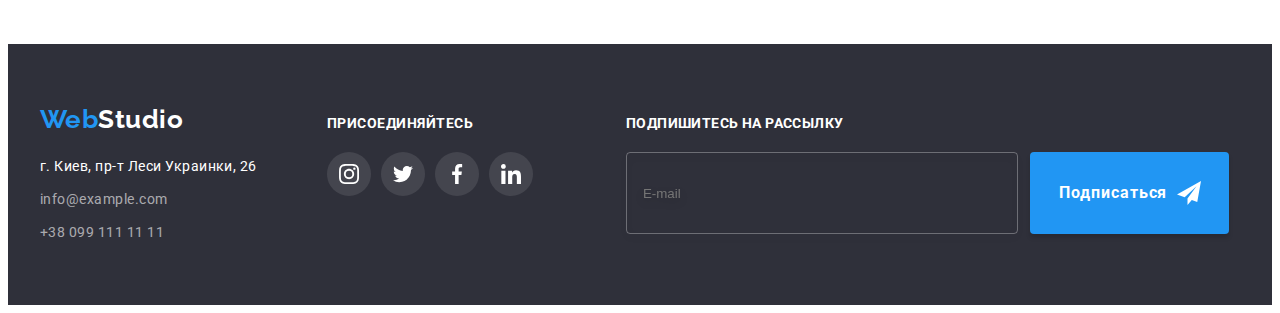
==== commit 3ff088d7: "update footer" ====
--- a/portfolio.html
+++ b/portfolio.html
@@ -281,18 +281,22 @@
         <!-- footer-form -->
         <form class="footer-form">
           <p class="footer-form-text">Подпишитесь на рассылку</p>
-          <div class="form-content">
-            <div class="form-field uplift">
-              <label class="hiden" for="email">E-mail</label>
-              <input class="form-input" type="email" name="email" id="email" autocomplete="off" placeholder="E-mail" />
-            </div>
-
-            <div class="button-box">
-              <button class="form-button" type="submit">Подписаться</button>
+          <div class="footer-form-content">
+            <label class="hiden" for="email">E-mail</label>
+            <input
+              class="footer-form-input"
+              type="email"
+              name="email"
+              id="email"
+              autocomplete="off"
+              placeholder="E-mail"
+            />
+            <button class="footer-form-button" type="submit">
+              Подписаться
               <svg class="plane-icon" width="24" height="24">
                 <use href="./imges/sprite.svg#icon-plane"></use>
               </svg>
-            </div>
+            </button>
           </div>
         </form>
       </div>
--- a/css/styles.css
+++ b/css/styles.css
@@ -599,12 +599,10 @@
   border-color: var(--accent-color);
 }
 
-.footer-button-box {
-  position: relative;
-}
-
 .footer-form-button {
-  padding: 10px 62px 10px 29px;
+  display: flex;
+  align-items: center;
+  padding: 0 0 0 29px;
   margin-left: 12px;
 
   font-family: inherit;
@@ -628,10 +626,10 @@
 }
 
 .plane-icon {
-  position: absolute;
-  top: 50%;
-  right: 28px;
-  transform: translateY(-50%);
+  width: 100%;
+  height: 100%;
+  padding-left: 10px;
+  padding-right: 28px;
 
   fill: var(--icon-secondary-color);
 }
@@ -767,7 +765,7 @@
   height: 100%;
 
   background-color: rgba(0, 0, 0, 0.2);
-
+  opacity: 1;
   transition: opacity 250ms var(--timing-function), visibility 250ms var(--timing-function);
 }
 
@@ -775,6 +773,10 @@
   opacity: 0;
   pointer-events: none;
   visibility: hidden;
+}
+
+.backdrop.is-hidden .modal {
+  transform: translate(-50%, -50%);
 }
 
 .modal {
